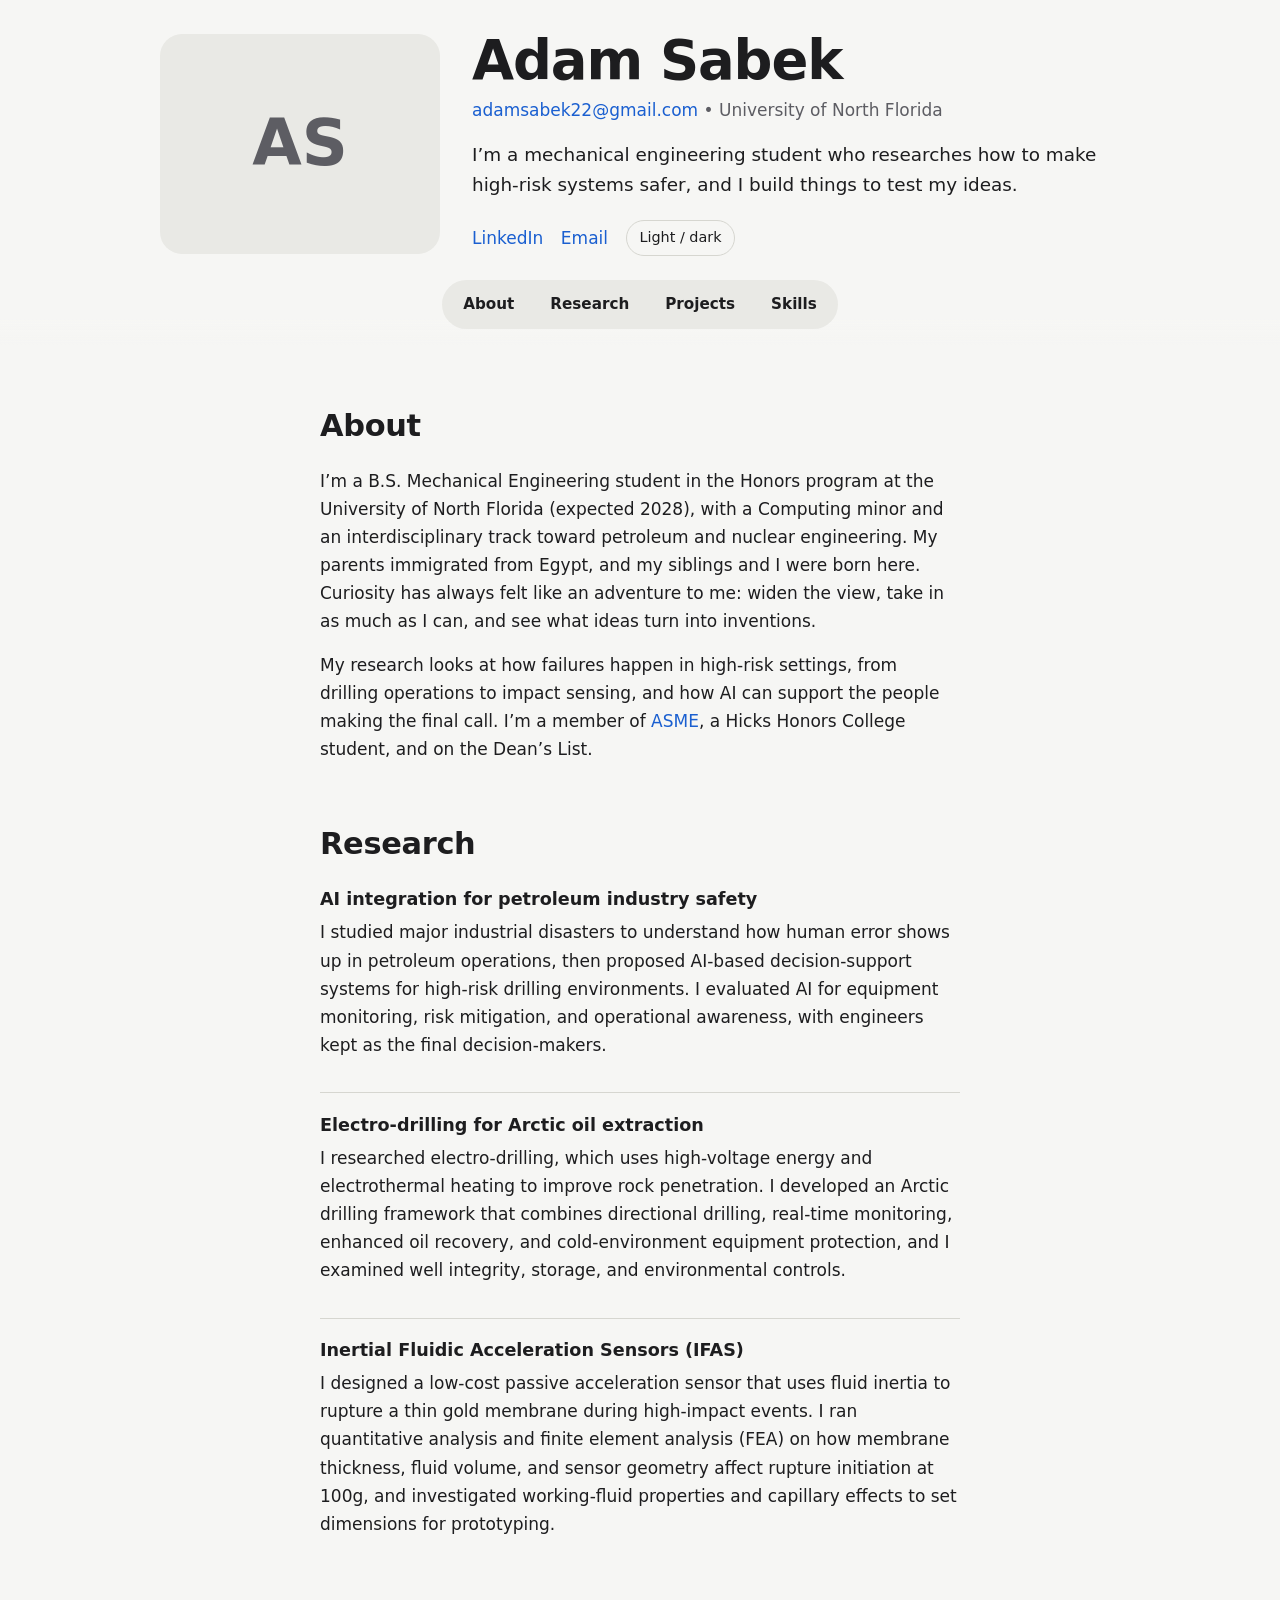
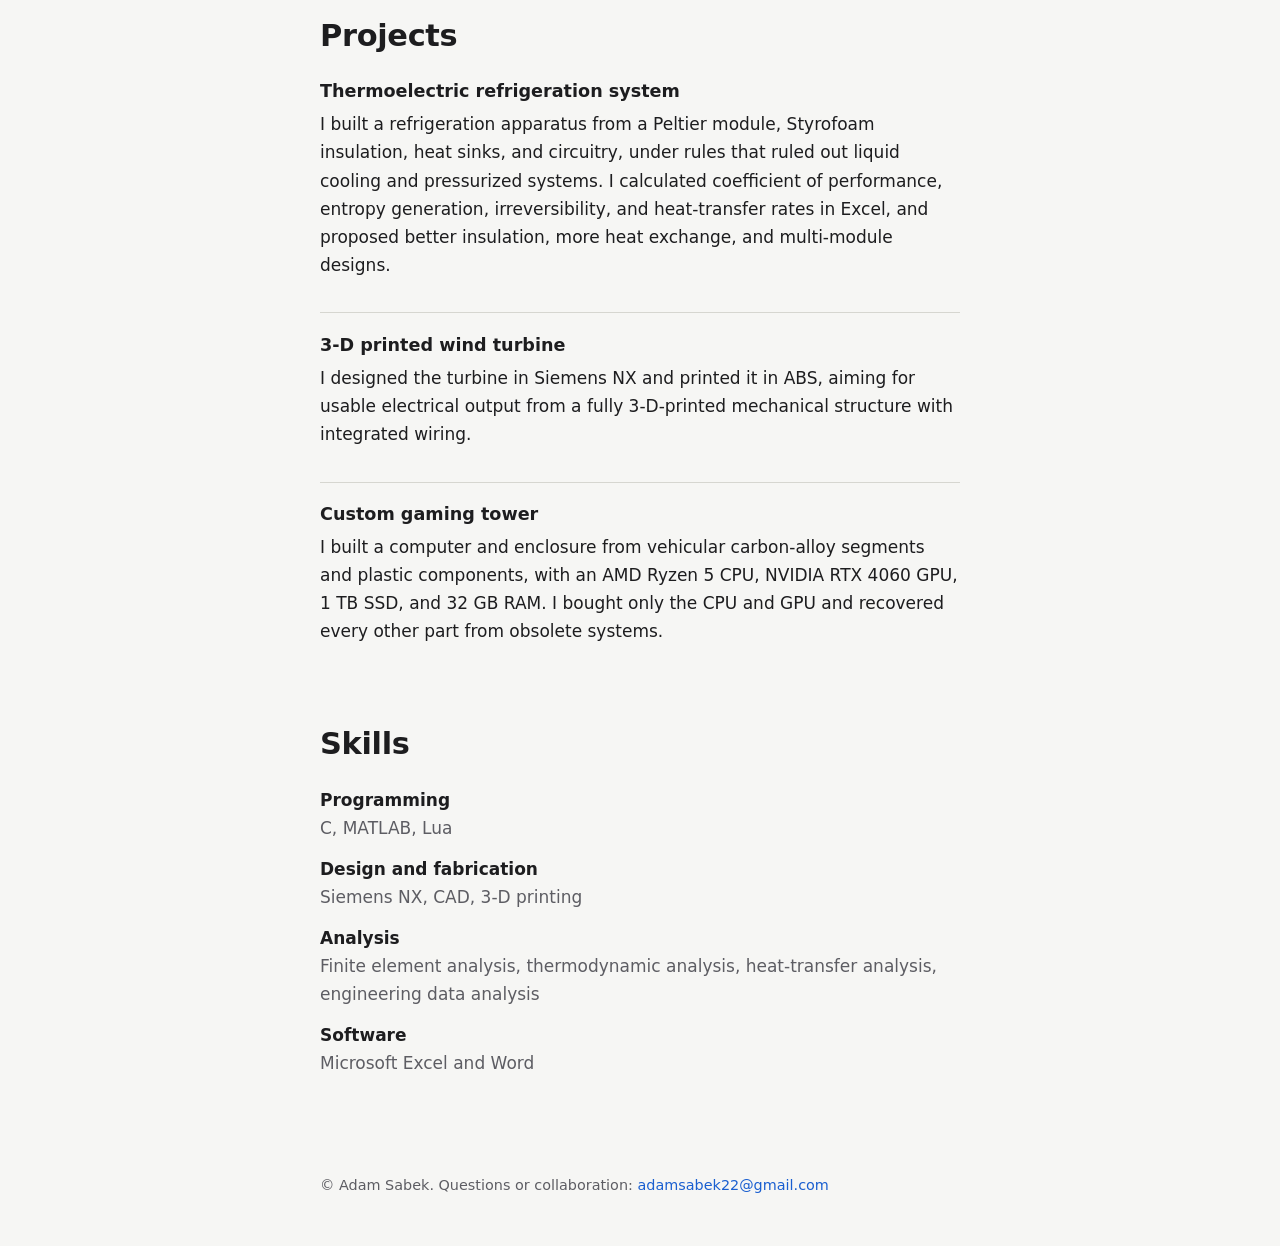
==== index.html @ 431c47cf "Add files via upload" ====
<!DOCTYPE html>
<html lang="en">
<head>
<meta charset="utf-8">
<meta name="viewport" content="width=device-width, initial-scale=1">
<title>Adam Sabek</title>
<meta name="description" content="Mechanical engineering student at the University of North Florida researching safer systems, from fluid-inertia sensors to AI decision support.">
<style>
:root {
  --bg: #f6f6f4;
  --surface: #e9e9e5;
  --text: #1d1d1f;
  --muted: #5d5d63;
  --link: #1a5fd0;
  --line: #d6d6d0;
}
@media (prefers-color-scheme: dark) {
  :root:not([data-theme="light"]) {
    --bg: #1c1c1e; --surface: #2b2b2e; --text: #ececee; --muted: #a2a2a8; --link: #5b9bff; --line: #3a3a3e;
  }
}
:root[data-theme="dark"] {
  --bg: #1c1c1e; --surface: #2b2b2e; --text: #ececee; --muted: #a2a2a8; --link: #5b9bff; --line: #3a3a3e;
}
* { box-sizing: border-box; }
html { scroll-behavior: smooth; scroll-padding-top: 5rem; }
@media (prefers-reduced-motion: reduce) { html { scroll-behavior: auto; } }
body {
  margin: 0; background: var(--bg); color: var(--text);
  font: 17px/1.65 system-ui, -apple-system, "Segoe UI", Roboto, Helvetica, Arial, sans-serif;
}
a { color: var(--link); text-decoration: none; }
a:hover { text-decoration: underline; }
a:focus-visible, button:focus-visible { outline: 2px solid var(--link); outline-offset: 3px; border-radius: 6px; }

header {
  max-width: 1000px; margin: 0 auto; padding: 2rem 1.25rem 0;
  display: flex; gap: 2rem; align-items: center; flex-wrap: wrap;
}
.photo {
  width: 280px; height: 220px; border-radius: 22px; overflow: hidden; flex: none;
  background: var(--surface); display: grid; place-items: center;
  font-size: 4rem; font-weight: 700; color: var(--muted);
}
.photo img { width: 100%; height: 100%; object-fit: cover; display: block; }
.intro { flex: 1; min-width: 260px; }
h1 { margin: 0 0 .4rem; font-size: clamp(2.2rem, 6vw, 3.4rem); line-height: 1.05; letter-spacing: -0.02em; }
.meta { margin: 0 0 1rem; color: var(--muted); }
.tagline { margin: 0 0 1.25rem; font-size: 1.15rem; }
.links { display: flex; gap: 1.1rem; align-items: center; flex-wrap: wrap; }
.theme {
  background: none; border: 1px solid var(--line); color: var(--text);
  border-radius: 999px; padding: .3rem .8rem; font: inherit; font-size: .9rem; cursor: pointer;
}

nav {
  position: sticky; top: 0; z-index: 5; display: flex; justify-content: center; padding: 1.5rem 1rem 1rem;
  background: linear-gradient(var(--bg) 70%, transparent);
}
nav ul {
  display: flex; gap: .25rem; list-style: none; margin: 0; padding: .3rem;
  background: var(--surface); border-radius: 999px; overflow-x: auto; max-width: 100%;
}
nav a { display: block; padding: .45rem 1rem; border-radius: 999px; color: var(--text); font-weight: 600; font-size: .95rem; white-space: nowrap; }
nav a:hover { background: var(--bg); text-decoration: none; }

main { max-width: 680px; margin: 0 auto; padding: 1rem 1.25rem 5rem; }
section { padding-top: 2.5rem; }
h2 { font-size: 1.9rem; margin: 0 0 1rem; letter-spacing: -0.01em; }
h3 { font-size: 1.1rem; margin: 0 0 .25rem; }
p { margin: 0 0 1rem; }
.item { padding: 1.1rem 0; border-top: 1px solid var(--line); }
.item:first-of-type { border-top: 0; padding-top: 0; }
.item ul { margin: .5rem 0 0; padding-left: 1.2rem; }
.item li { margin-bottom: .4rem; }
.skills dt { font-weight: 600; margin-top: .8rem; }
.skills dd { margin: 0; color: var(--muted); }
footer { max-width: 680px; margin: 0 auto; padding: 0 1.25rem 3rem; color: var(--muted); font-size: .9rem; }
@media (max-width: 640px) { .photo { width: 100%; height: 240px; } }
</style>
</head>
<body>

<header>
  <div class="photo" id="photo">
    <!-- Put your photo in the same folder as this file and name it photo.jpg -->
    <img src="photo.jpg" alt="Adam Sabek" onerror="this.remove(); document.getElementById('photo').textContent='AS';">
  </div>
  <div class="intro">
    <h1>Adam Sabek</h1>
    <p class="meta"><a href="mailto:adamsabek22@gmail.com">adamsabek22@gmail.com</a> &bull; University of North Florida</p>
    <p class="tagline">I’m a mechanical engineering student who researches how to make high-risk systems safer, and I build things to test my ideas.</p>
    <div class="links">
      <a href="https://www.linkedin.com/in/adamsabek/">LinkedIn</a>
      <!-- When your GitHub account is live, add: <a href="https://github.com/YOUR-USERNAME">GitHub</a> -->
      <a href="mailto:adamsabek22@gmail.com">Email</a>
      <button class="theme" id="theme" type="button" aria-label="Switch between light and dark mode">Light / dark</button>
    </div>
  </div>
</header>

<nav aria-label="Sections">
  <ul>
    <li><a href="#about">About</a></li>
    <li><a href="#research">Research</a></li>
    <li><a href="#projects">Projects</a></li>
    <li><a href="#skills">Skills</a></li>
  </ul>
</nav>

<main>
  <section id="about">
    <h2>About</h2>
    <p>I’m a B.S. Mechanical Engineering student in the Honors program at the University of North Florida (expected 2028), with a Computing minor and an interdisciplinary track toward petroleum and nuclear engineering. My parents immigrated from Egypt, and my siblings and I were born here. Curiosity has always felt like an adventure to me: widen the view, take in as much as I can, and see what ideas turn into inventions.</p>
    <p>My research looks at how failures happen in high-risk settings, from drilling operations to impact sensing, and how AI can support the people making the final call. I’m a member of <a href="https://www.asme.org/">ASME</a>, a Hicks Honors College student, and on the Dean’s List.</p>
  </section>

  <section id="research">
    <h2>Research</h2>

    <div class="item">
      <h3>AI integration for petroleum industry safety</h3>
      <p>I studied major industrial disasters to understand how human error shows up in petroleum operations, then proposed AI-based decision-support systems for high-risk drilling environments. I evaluated AI for equipment monitoring, risk mitigation, and operational awareness, with engineers kept as the final decision-makers.</p>
    </div>

    <div class="item">
      <h3>Electro-drilling for Arctic oil extraction</h3>
      <p>I researched electro-drilling, which uses high-voltage energy and electrothermal heating to improve rock penetration. I developed an Arctic drilling framework that combines directional drilling, real-time monitoring, enhanced oil recovery, and cold-environment equipment protection, and I examined well integrity, storage, and environmental controls.</p>
    </div>

    <div class="item">
      <h3>Inertial Fluidic Acceleration Sensors (IFAS)</h3>
      <p>I designed a low-cost passive acceleration sensor that uses fluid inertia to rupture a thin gold membrane during high-impact events. I ran quantitative analysis and finite element analysis (FEA) on how membrane thickness, fluid volume, and sensor geometry affect rupture initiation at 100g, and investigated working-fluid properties and capillary effects to set dimensions for prototyping.</p>
    </div>
  </section>

  <section id="projects">
    <h2>Projects</h2>

    <div class="item">
      <h3>Thermoelectric refrigeration system</h3>
      <p>I built a refrigeration apparatus from a Peltier module, Styrofoam insulation, heat sinks, and circuitry, under rules that ruled out liquid cooling and pressurized systems. I calculated coefficient of performance, entropy generation, irreversibility, and heat-transfer rates in Excel, and proposed better insulation, more heat exchange, and multi-module designs.</p>
    </div>

    <div class="item">
      <h3>3-D printed wind turbine</h3>
      <p>I designed the turbine in Siemens NX and printed it in ABS, aiming for usable electrical output from a fully 3-D-printed mechanical structure with integrated wiring.</p>
    </div>

    <div class="item">
      <h3>Custom gaming tower</h3>
      <p>I built a computer and enclosure from vehicular carbon-alloy segments and plastic components, with an AMD Ryzen 5 CPU, NVIDIA RTX 4060 GPU, 1 TB SSD, and 32 GB RAM. I bought only the CPU and GPU and recovered every other part from obsolete systems.</p>
    </div>
  </section>

  <section id="skills">
    <h2>Skills</h2>
    <dl class="skills">
      <dt>Programming</dt><dd>C, MATLAB, Lua</dd>
      <dt>Design and fabrication</dt><dd>Siemens NX, CAD, 3-D printing</dd>
      <dt>Analysis</dt><dd>Finite element analysis, thermodynamic analysis, heat-transfer analysis, engineering data analysis</dd>
      <dt>Software</dt><dd>Microsoft Excel and Word</dd>
    </dl>
  </section>
</main>

<footer>
  &copy; Adam Sabek. Questions or collaboration: <a href="mailto:adamsabek22@gmail.com">adamsabek22@gmail.com</a>
</footer>

<script>
(function () {
  var root = document.documentElement;
  try {
    var saved = localStorage.getItem("theme");
    if (saved) root.setAttribute("data-theme", saved);
  } catch (e) {}
  document.getElementById("theme").addEventListener("click", function () {
    var dark = root.getAttribute("data-theme") === "dark" ||
      (!root.getAttribute("data-theme") && window.matchMedia("(prefers-color-scheme: dark)").matches);
    var next = dark ? "light" : "dark";
    root.setAttribute("data-theme", next);
    try { localStorage.setItem("theme", next); } catch (e) {}
  });
})();
</script>
</body>
</html>
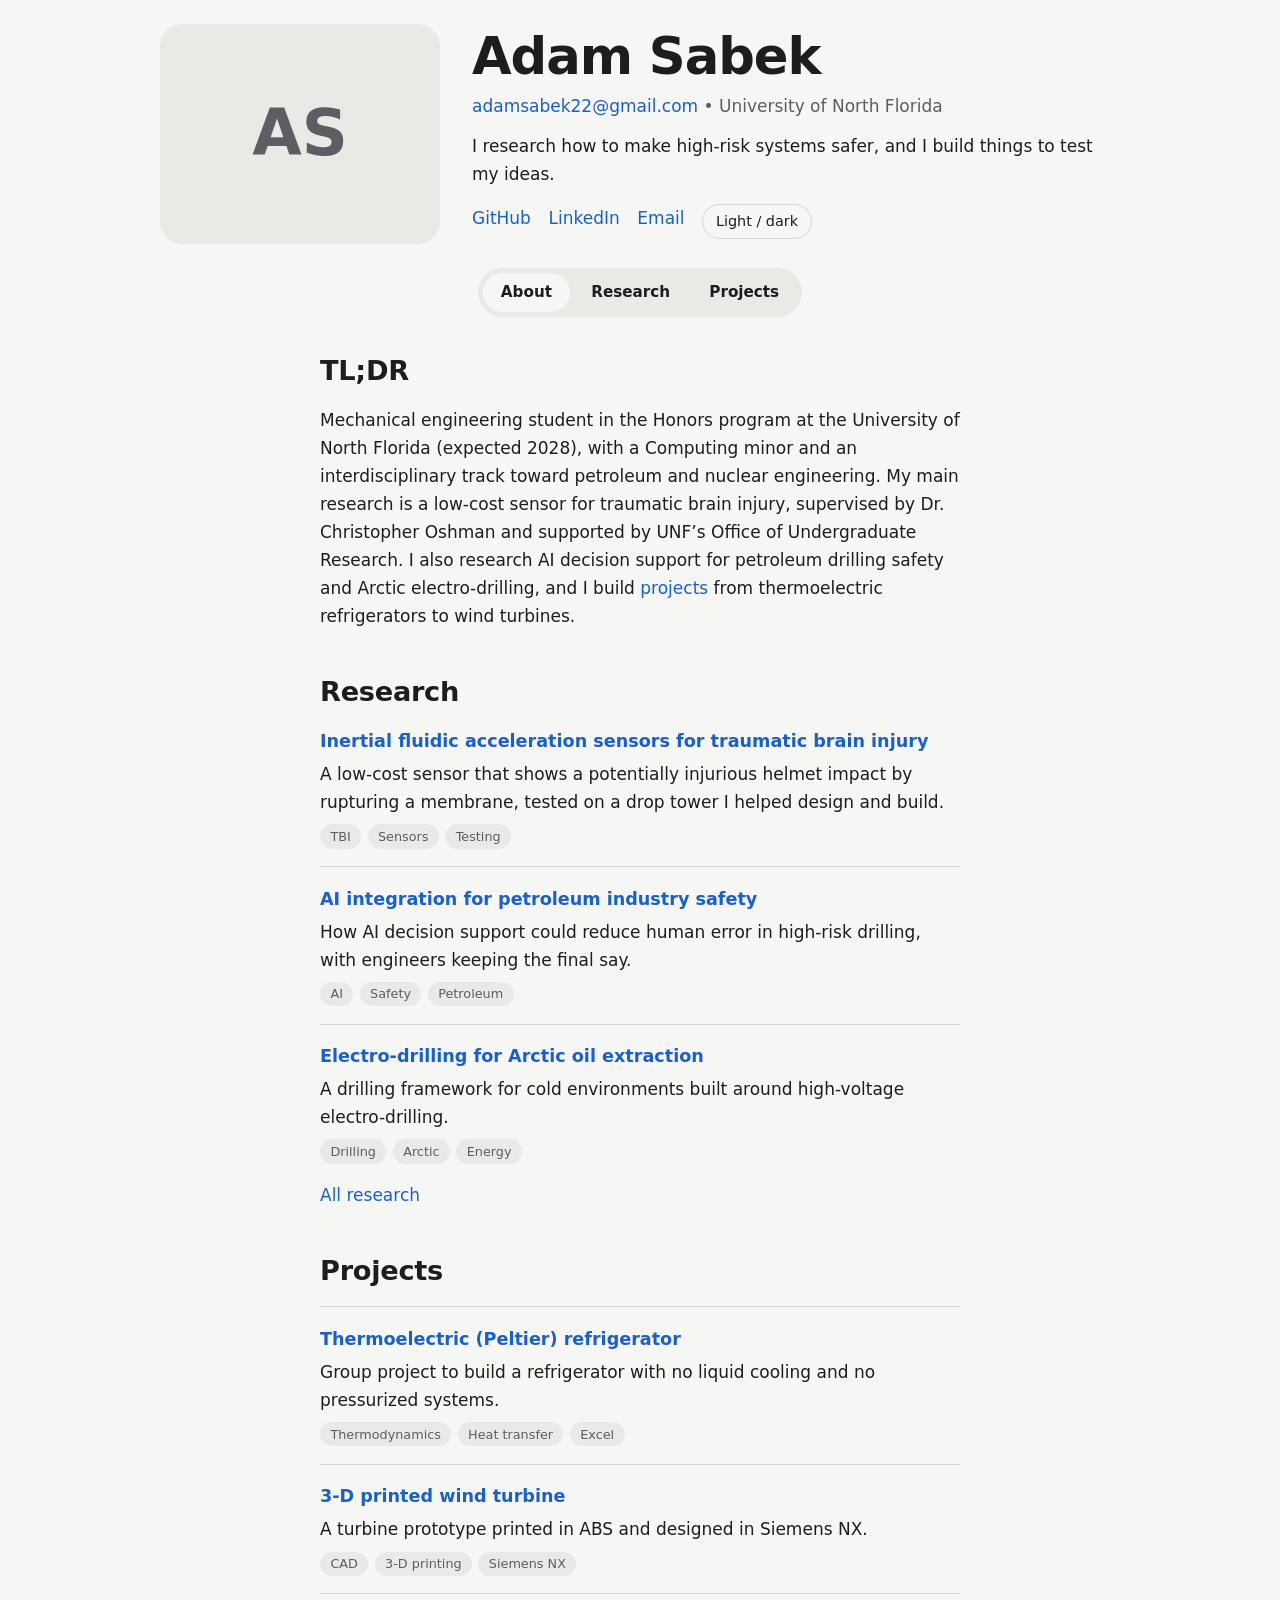
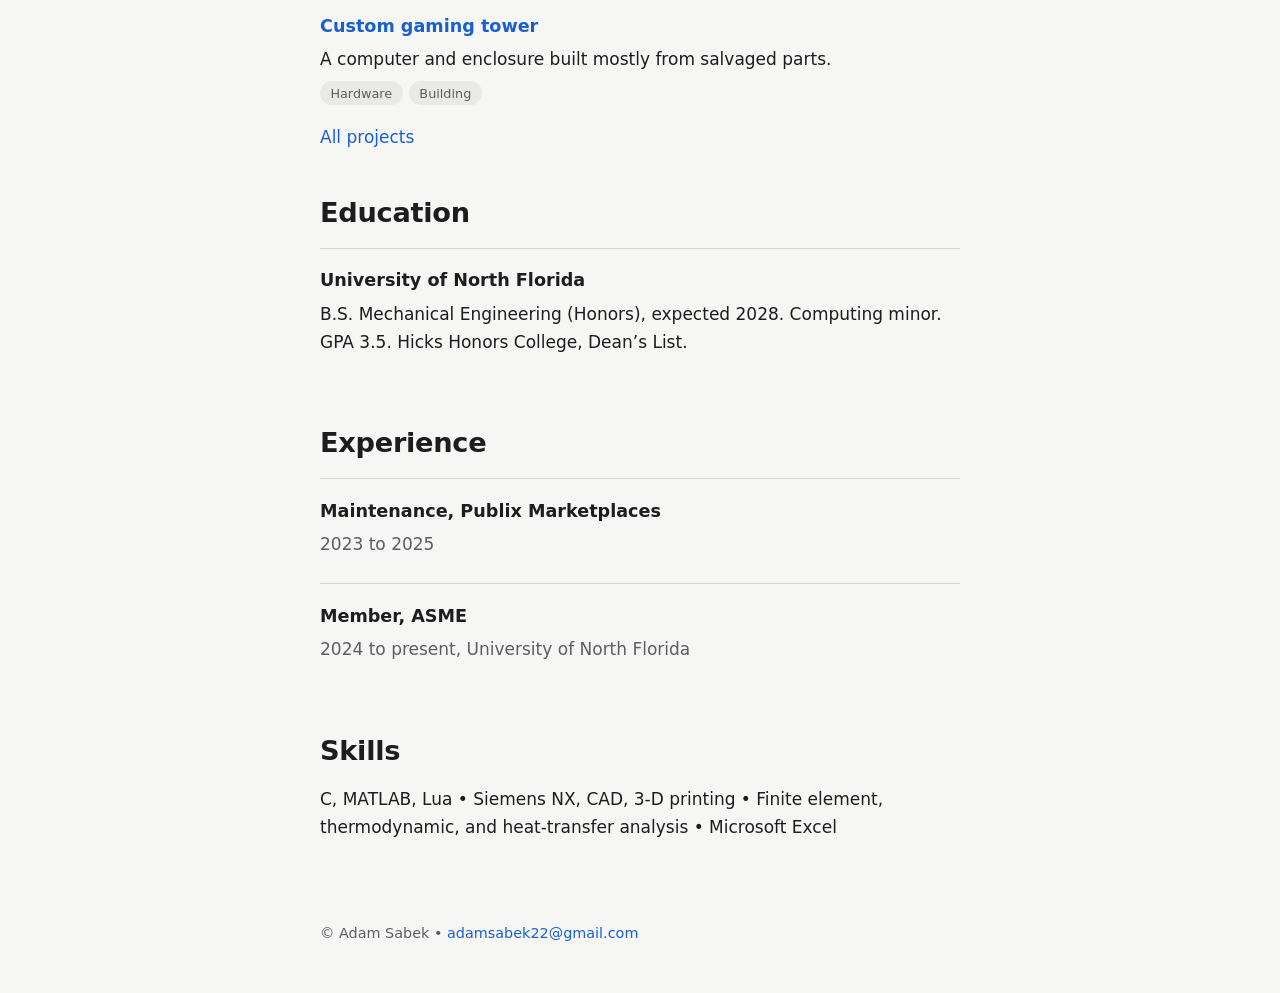
==== commit e12b7fa3: "Add files via upload" ====
--- a/index.html
+++ b/index.html
@@ -1,188 +1,16 @@
 <!DOCTYPE html>
-<html lang="en">
-<head>
-<meta charset="utf-8">
-<meta name="viewport" content="width=device-width, initial-scale=1">
-<title>Adam Sabek</title>
-<meta name="description" content="Mechanical engineering student at the University of North Florida researching safer systems, from fluid-inertia sensors to AI decision support.">
-<style>
-:root {
-  --bg: #f6f6f4;
-  --surface: #e9e9e5;
-  --text: #1d1d1f;
-  --muted: #5d5d63;
-  --link: #1a5fd0;
-  --line: #d6d6d0;
-}
-@media (prefers-color-scheme: dark) {
-  :root:not([data-theme="light"]) {
-    --bg: #1c1c1e; --surface: #2b2b2e; --text: #ececee; --muted: #a2a2a8; --link: #5b9bff; --line: #3a3a3e;
-  }
-}
-:root[data-theme="dark"] {
-  --bg: #1c1c1e; --surface: #2b2b2e; --text: #ececee; --muted: #a2a2a8; --link: #5b9bff; --line: #3a3a3e;
-}
-* { box-sizing: border-box; }
-html { scroll-behavior: smooth; scroll-padding-top: 5rem; }
-@media (prefers-reduced-motion: reduce) { html { scroll-behavior: auto; } }
-body {
-  margin: 0; background: var(--bg); color: var(--text);
-  font: 17px/1.65 system-ui, -apple-system, "Segoe UI", Roboto, Helvetica, Arial, sans-serif;
-}
-a { color: var(--link); text-decoration: none; }
-a:hover { text-decoration: underline; }
-a:focus-visible, button:focus-visible { outline: 2px solid var(--link); outline-offset: 3px; border-radius: 6px; }
-
-header {
-  max-width: 1000px; margin: 0 auto; padding: 2rem 1.25rem 0;
-  display: flex; gap: 2rem; align-items: center; flex-wrap: wrap;
-}
-.photo {
-  width: 280px; height: 220px; border-radius: 22px; overflow: hidden; flex: none;
-  background: var(--surface); display: grid; place-items: center;
-  font-size: 4rem; font-weight: 700; color: var(--muted);
-}
-.photo img { width: 100%; height: 100%; object-fit: cover; display: block; }
-.intro { flex: 1; min-width: 260px; }
-h1 { margin: 0 0 .4rem; font-size: clamp(2.2rem, 6vw, 3.4rem); line-height: 1.05; letter-spacing: -0.02em; }
-.meta { margin: 0 0 1rem; color: var(--muted); }
-.tagline { margin: 0 0 1.25rem; font-size: 1.15rem; }
-.links { display: flex; gap: 1.1rem; align-items: center; flex-wrap: wrap; }
-.theme {
-  background: none; border: 1px solid var(--line); color: var(--text);
-  border-radius: 999px; padding: .3rem .8rem; font: inherit; font-size: .9rem; cursor: pointer;
-}
-
-nav {
-  position: sticky; top: 0; z-index: 5; display: flex; justify-content: center; padding: 1.5rem 1rem 1rem;
-  background: linear-gradient(var(--bg) 70%, transparent);
-}
-nav ul {
-  display: flex; gap: .25rem; list-style: none; margin: 0; padding: .3rem;
-  background: var(--surface); border-radius: 999px; overflow-x: auto; max-width: 100%;
-}
-nav a { display: block; padding: .45rem 1rem; border-radius: 999px; color: var(--text); font-weight: 600; font-size: .95rem; white-space: nowrap; }
-nav a:hover { background: var(--bg); text-decoration: none; }
-
-main { max-width: 680px; margin: 0 auto; padding: 1rem 1.25rem 5rem; }
-section { padding-top: 2.5rem; }
-h2 { font-size: 1.9rem; margin: 0 0 1rem; letter-spacing: -0.01em; }
-h3 { font-size: 1.1rem; margin: 0 0 .25rem; }
-p { margin: 0 0 1rem; }
-.item { padding: 1.1rem 0; border-top: 1px solid var(--line); }
-.item:first-of-type { border-top: 0; padding-top: 0; }
-.item ul { margin: .5rem 0 0; padding-left: 1.2rem; }
-.item li { margin-bottom: .4rem; }
-.skills dt { font-weight: 600; margin-top: .8rem; }
-.skills dd { margin: 0; color: var(--muted); }
-footer { max-width: 680px; margin: 0 auto; padding: 0 1.25rem 3rem; color: var(--muted); font-size: .9rem; }
-@media (max-width: 640px) { .photo { width: 100%; height: 240px; } }
-</style>
-</head>
-<body>
-
-<header>
-  <div class="photo" id="photo">
-    <!-- Put your photo in the same folder as this file and name it photo.jpg -->
-    <img src="photo.jpg" alt="Adam Sabek" onerror="this.remove(); document.getElementById('photo').textContent='AS';">
-  </div>
-  <div class="intro">
-    <h1>Adam Sabek</h1>
-    <p class="meta"><a href="mailto:adamsabek22@gmail.com">adamsabek22@gmail.com</a> &bull; University of North Florida</p>
-    <p class="tagline">I’m a mechanical engineering student who researches how to make high-risk systems safer, and I build things to test my ideas.</p>
-    <div class="links">
-      <a href="https://www.linkedin.com/in/adamsabek/">LinkedIn</a>
-      <!-- When your GitHub account is live, add: <a href="https://github.com/YOUR-USERNAME">GitHub</a> -->
-      <a href="mailto:adamsabek22@gmail.com">Email</a>
-      <button class="theme" id="theme" type="button" aria-label="Switch between light and dark mode">Light / dark</button>
-    </div>
-  </div>
-</header>
-
-<nav aria-label="Sections">
-  <ul>
-    <li><a href="#about">About</a></li>
-    <li><a href="#research">Research</a></li>
-    <li><a href="#projects">Projects</a></li>
-    <li><a href="#skills">Skills</a></li>
-  </ul>
-</nav>
-
-<main>
-  <section id="about">
-    <h2>About</h2>
-    <p>I’m a B.S. Mechanical Engineering student in the Honors program at the University of North Florida (expected 2028), with a Computing minor and an interdisciplinary track toward petroleum and nuclear engineering. My parents immigrated from Egypt, and my siblings and I were born here. Curiosity has always felt like an adventure to me: widen the view, take in as much as I can, and see what ideas turn into inventions.</p>
-    <p>My research looks at how failures happen in high-risk settings, from drilling operations to impact sensing, and how AI can support the people making the final call. I’m a member of <a href="https://www.asme.org/">ASME</a>, a Hicks Honors College student, and on the Dean’s List.</p>
-  </section>
-
-  <section id="research">
-    <h2>Research</h2>
-
-    <div class="item">
-      <h3>AI integration for petroleum industry safety</h3>
-      <p>I studied major industrial disasters to understand how human error shows up in petroleum operations, then proposed AI-based decision-support systems for high-risk drilling environments. I evaluated AI for equipment monitoring, risk mitigation, and operational awareness, with engineers kept as the final decision-makers.</p>
-    </div>
-
-    <div class="item">
-      <h3>Electro-drilling for Arctic oil extraction</h3>
-      <p>I researched electro-drilling, which uses high-voltage energy and electrothermal heating to improve rock penetration. I developed an Arctic drilling framework that combines directional drilling, real-time monitoring, enhanced oil recovery, and cold-environment equipment protection, and I examined well integrity, storage, and environmental controls.</p>
-    </div>
-
-    <div class="item">
-      <h3>Inertial Fluidic Acceleration Sensors (IFAS)</h3>
-      <p>I designed a low-cost passive acceleration sensor that uses fluid inertia to rupture a thin gold membrane during high-impact events. I ran quantitative analysis and finite element analysis (FEA) on how membrane thickness, fluid volume, and sensor geometry affect rupture initiation at 100g, and investigated working-fluid properties and capillary effects to set dimensions for prototyping.</p>
-    </div>
-  </section>
-
-  <section id="projects">
-    <h2>Projects</h2>
-
-    <div class="item">
-      <h3>Thermoelectric refrigeration system</h3>
-      <p>I built a refrigeration apparatus from a Peltier module, Styrofoam insulation, heat sinks, and circuitry, under rules that ruled out liquid cooling and pressurized systems. I calculated coefficient of performance, entropy generation, irreversibility, and heat-transfer rates in Excel, and proposed better insulation, more heat exchange, and multi-module designs.</p>
-    </div>
-
-    <div class="item">
-      <h3>3-D printed wind turbine</h3>
-      <p>I designed the turbine in Siemens NX and printed it in ABS, aiming for usable electrical output from a fully 3-D-printed mechanical structure with integrated wiring.</p>
-    </div>
-
-    <div class="item">
-      <h3>Custom gaming tower</h3>
-      <p>I built a computer and enclosure from vehicular carbon-alloy segments and plastic components, with an AMD Ryzen 5 CPU, NVIDIA RTX 4060 GPU, 1 TB SSD, and 32 GB RAM. I bought only the CPU and GPU and recovered every other part from obsolete systems.</p>
-    </div>
-  </section>
-
-  <section id="skills">
-    <h2>Skills</h2>
-    <dl class="skills">
-      <dt>Programming</dt><dd>C, MATLAB, Lua</dd>
-      <dt>Design and fabrication</dt><dd>Siemens NX, CAD, 3-D printing</dd>
-      <dt>Analysis</dt><dd>Finite element analysis, thermodynamic analysis, heat-transfer analysis, engineering data analysis</dd>
-      <dt>Software</dt><dd>Microsoft Excel and Word</dd>
-    </dl>
-  </section>
-</main>
-
-<footer>
-  &copy; Adam Sabek. Questions or collaboration: <a href="mailto:adamsabek22@gmail.com">adamsabek22@gmail.com</a>
-</footer>
-
-<script>
-(function () {
-  var root = document.documentElement;
-  try {
-    var saved = localStorage.getItem("theme");
-    if (saved) root.setAttribute("data-theme", saved);
-  } catch (e) {}
-  document.getElementById("theme").addEventListener("click", function () {
-    var dark = root.getAttribute("data-theme") === "dark" ||
-      (!root.getAttribute("data-theme") && window.matchMedia("(prefers-color-scheme: dark)").matches);
-    var next = dark ? "light" : "dark";
-    root.setAttribute("data-theme", next);
-    try { localStorage.setItem("theme", next); } catch (e) {}
-  });
-})();
-</script>
-</body>
-</html>
+<html lang="en"><head><meta charset="utf-8"><meta name="viewport" content="width=device-width, initial-scale=1"><title>Adam Sabek</title><meta name="description" content="Mechanical engineering student researching safer high-risk systems."><link rel="stylesheet" href="style.css"></head><body><header><div class="photo" id="photo"><img src="photo.jpg" alt="Adam Sabek" onerror="this.remove();document.getElementById('photo').textContent='AS'"></div>
+<div class="intro"><h1>Adam Sabek</h1><p class="meta"><a href="mailto:adamsabek22@gmail.com">adamsabek22@gmail.com</a> &bull; University of North Florida</p>
+<p>I research how to make high-risk systems safer, and I build things to test my ideas.</p>
+<div class="links"><a href="https://github.com/adamqx">GitHub</a><a href="https://www.linkedin.com/in/adamsabek/">LinkedIn</a><a href="mailto:adamsabek22@gmail.com">Email</a><button class="theme" type="button" aria-label="Switch between light and dark mode">Light / dark</button></div></div></header>
+<nav aria-label="Sections"><ul><li><a href="index.html" aria-current=page>About</a></li><li><a href="research.html">Research</a></li><li><a href="projects.html">Projects</a></li></ul></nav>
+<main><h2>TL;DR</h2>
+<p>Mechanical engineering student in the Honors program at the University of North Florida (expected 2028), with a Computing minor and an interdisciplinary track toward petroleum and nuclear engineering. My main research is a low-cost sensor for traumatic brain injury, supervised by Dr. Christopher Oshman and supported by UNF&rsquo;s Office of Undergraduate Research. I also research AI decision support for petroleum drilling safety and Arctic electro-drilling, and I build <a href="projects.html">projects</a> from thermoelectric refrigerators to wind turbines.</p>
+<h2>Research</h2><div class="item"><h3><a href="ifas-sensor.html">Inertial fluidic acceleration sensors for traumatic brain injury</a></h3><p>A low-cost sensor that shows a potentially injurious helmet impact by rupturing a membrane, tested on a drop tower I helped design and build.</p><div class="tags"><span>TBI</span><span>Sensors</span><span>Testing</span></div></div><div class="item"><h3><a href="petroleum-ai-safety.html">AI integration for petroleum industry safety</a></h3><p>How AI decision support could reduce human error in high-risk drilling, with engineers keeping the final say.</p><div class="tags"><span>AI</span><span>Safety</span><span>Petroleum</span></div></div><div class="item"><h3><a href="arctic-drilling.html">Electro-drilling for Arctic oil extraction</a></h3><p>A drilling framework for cold environments built around high-voltage electro-drilling.</p><div class="tags"><span>Drilling</span><span>Arctic</span><span>Energy</span></div></div><p><a href="research.html">All research</a></p>
+<h2>Projects</h2><div class="item"><h3><a href="peltier.html">Thermoelectric (Peltier) refrigerator</a></h3><p>Group project to build a refrigerator with no liquid cooling and no pressurized systems.</p><div class="tags"><span>Thermodynamics</span><span>Heat transfer</span><span>Excel</span></div></div><div class="item"><h3><a href="wind-turbine.html">3-D printed wind turbine</a></h3><p>A turbine prototype printed in ABS and designed in Siemens NX.</p><div class="tags"><span>CAD</span><span>3-D printing</span><span>Siemens NX</span></div></div><div class="item"><h3><a href="gaming-tower.html">Custom gaming tower</a></h3><p>A computer and enclosure built mostly from salvaged parts.</p><div class="tags"><span>Hardware</span><span>Building</span></div></div><p><a href="projects.html">All projects</a></p>
+<h2>Education</h2>
+<div class="item"><h3>University of North Florida</h3><p>B.S. Mechanical Engineering (Honors), expected 2028. Computing minor. GPA 3.5. Hicks Honors College, Dean&rsquo;s List.</p></div>
+<h2>Experience</h2>
+<div class="item"><h3>Maintenance, Publix Marketplaces</h3><p class="sub">2023 to 2025</p></div>
+<div class="item"><h3>Member, ASME</h3><p class="sub">2024 to present, University of North Florida</p></div>
+<h2>Skills</h2><p>C, MATLAB, Lua &bull; Siemens NX, CAD, 3-D printing &bull; Finite element, thermodynamic, and heat-transfer analysis &bull; Microsoft Excel</p></main><footer>&copy; Adam Sabek &bull; <a href="mailto:adamsabek22@gmail.com">adamsabek22@gmail.com</a></footer><script src="site.js"></script></body></html>
--- a/style.css
+++ b/style.css
@@ -0,0 +1,40 @@
+
+:root{--bg:#f6f6f4;--surface:#e9e9e5;--text:#1d1d1f;--muted:#5d5d63;--link:#1a5fd0;--line:#d6d6d0}
+@media(prefers-color-scheme:dark){:root:not([data-theme=light]){--bg:#1c1c1e;--surface:#2b2b2e;--text:#ececee;--muted:#a2a2a8;--link:#5b9bff;--line:#3a3a3e}}
+:root[data-theme=dark]{--bg:#1c1c1e;--surface:#2b2b2e;--text:#ececee;--muted:#a2a2a8;--link:#5b9bff;--line:#3a3a3e}
+*{box-sizing:border-box}html{scroll-behavior:smooth}
+body{margin:0;background:var(--bg);color:var(--text);font:17px/1.65 system-ui,-apple-system,"Segoe UI",Roboto,Helvetica,Arial,sans-serif}
+a{color:var(--link);text-decoration:none}a:hover{text-decoration:underline}
+a:focus-visible,button:focus-visible{outline:2px solid var(--link);outline-offset:3px;border-radius:6px}
+.bar{max-width:1000px;margin:0 auto;padding:1.25rem 1.25rem 0;display:flex;justify-content:space-between;align-items:center}
+.brand{font-weight:700;color:var(--text)}
+.theme{background:none;border:1px solid var(--line);color:var(--text);border-radius:999px;padding:.3rem .8rem;font:inherit;font-size:.9rem;cursor:pointer}
+header{max-width:1000px;margin:0 auto;padding:1.5rem 1.25rem 0;display:flex;gap:2rem;align-items:center;flex-wrap:wrap}
+.photo{width:280px;height:220px;border-radius:22px;overflow:hidden;flex:none;background:var(--surface);display:grid;place-items:center;font-size:4rem;font-weight:700;color:var(--muted)}
+.photo img{width:100%;height:100%;object-fit:cover;display:block}
+.intro{flex:1;min-width:260px}
+h1{margin:0 0 .5rem;font-size:clamp(2rem,6vw,3.2rem);line-height:1.08;letter-spacing:-.02em}
+.meta{color:var(--muted);margin:0 0 .75rem}.links{display:flex;gap:1.1rem;flex-wrap:wrap}
+nav{display:flex;justify-content:center;padding:1.5rem 1rem 1rem}
+nav ul{display:flex;gap:.25rem;list-style:none;margin:0;padding:.3rem;background:var(--surface);border-radius:999px}
+nav a{display:block;padding:.45rem 1.1rem;border-radius:999px;color:var(--text);font-weight:600;font-size:.95rem}
+nav a:hover{text-decoration:none;background:var(--bg)}nav a[aria-current]{background:var(--bg)}
+main{max-width:680px;margin:0 auto;padding:1rem 1.25rem 4rem}
+h2{font-size:1.7rem;margin:2.5rem 0 .75rem;letter-spacing:-.01em}h2:first-child{margin-top:0}
+h3{font-size:1.1rem;margin:0 0 .25rem}p{margin:0 0 1rem}
+.item{padding:1.1rem 0;border-top:1px solid var(--line)}.item:first-of-type{border-top:0;padding-top:0}
+.item p{margin:.25rem 0 .5rem}
+.tags{display:flex;gap:.4rem;flex-wrap:wrap;margin:.35rem 0 0}
+.tags span{background:var(--surface);color:var(--muted);font-size:.8rem;border-radius:999px;padding:.1rem .65rem}
+ul.l{padding-left:1.2rem}ul.l li{margin-bottom:.45rem}
+.crumb{margin-bottom:1rem}.sub{color:var(--muted)}
+footer{max-width:680px;margin:0 auto;padding:0 1.25rem 3rem;color:var(--muted);font-size:.9rem}
+@media(max-width:640px){.photo{width:100%;height:240px}}
+
+.photos{display:grid;grid-template-columns:repeat(auto-fit,minmax(200px,1fr));gap:1rem;align-items:end;margin:1rem 0 1.5rem}
+figure{margin:0}figcaption{color:var(--muted);font-size:.9rem;margin-top:.5rem}
+.photos img{width:100%;height:auto;border-radius:14px;display:block;background:var(--surface)}
+.photos .tall img{max-height:420px;width:auto;margin:0 auto;max-width:100%}
+.tw{overflow-x:auto}table{border-collapse:collapse;width:100%;font-size:.95rem}
+th,td{text-align:center;padding:.45rem .6rem;border-top:1px solid var(--line)}th:first-child,td:first-child{text-align:left}
+.btn{display:inline-block;background:var(--surface);border-radius:999px;padding:.35rem 1rem;font-weight:600;font-size:.95rem}
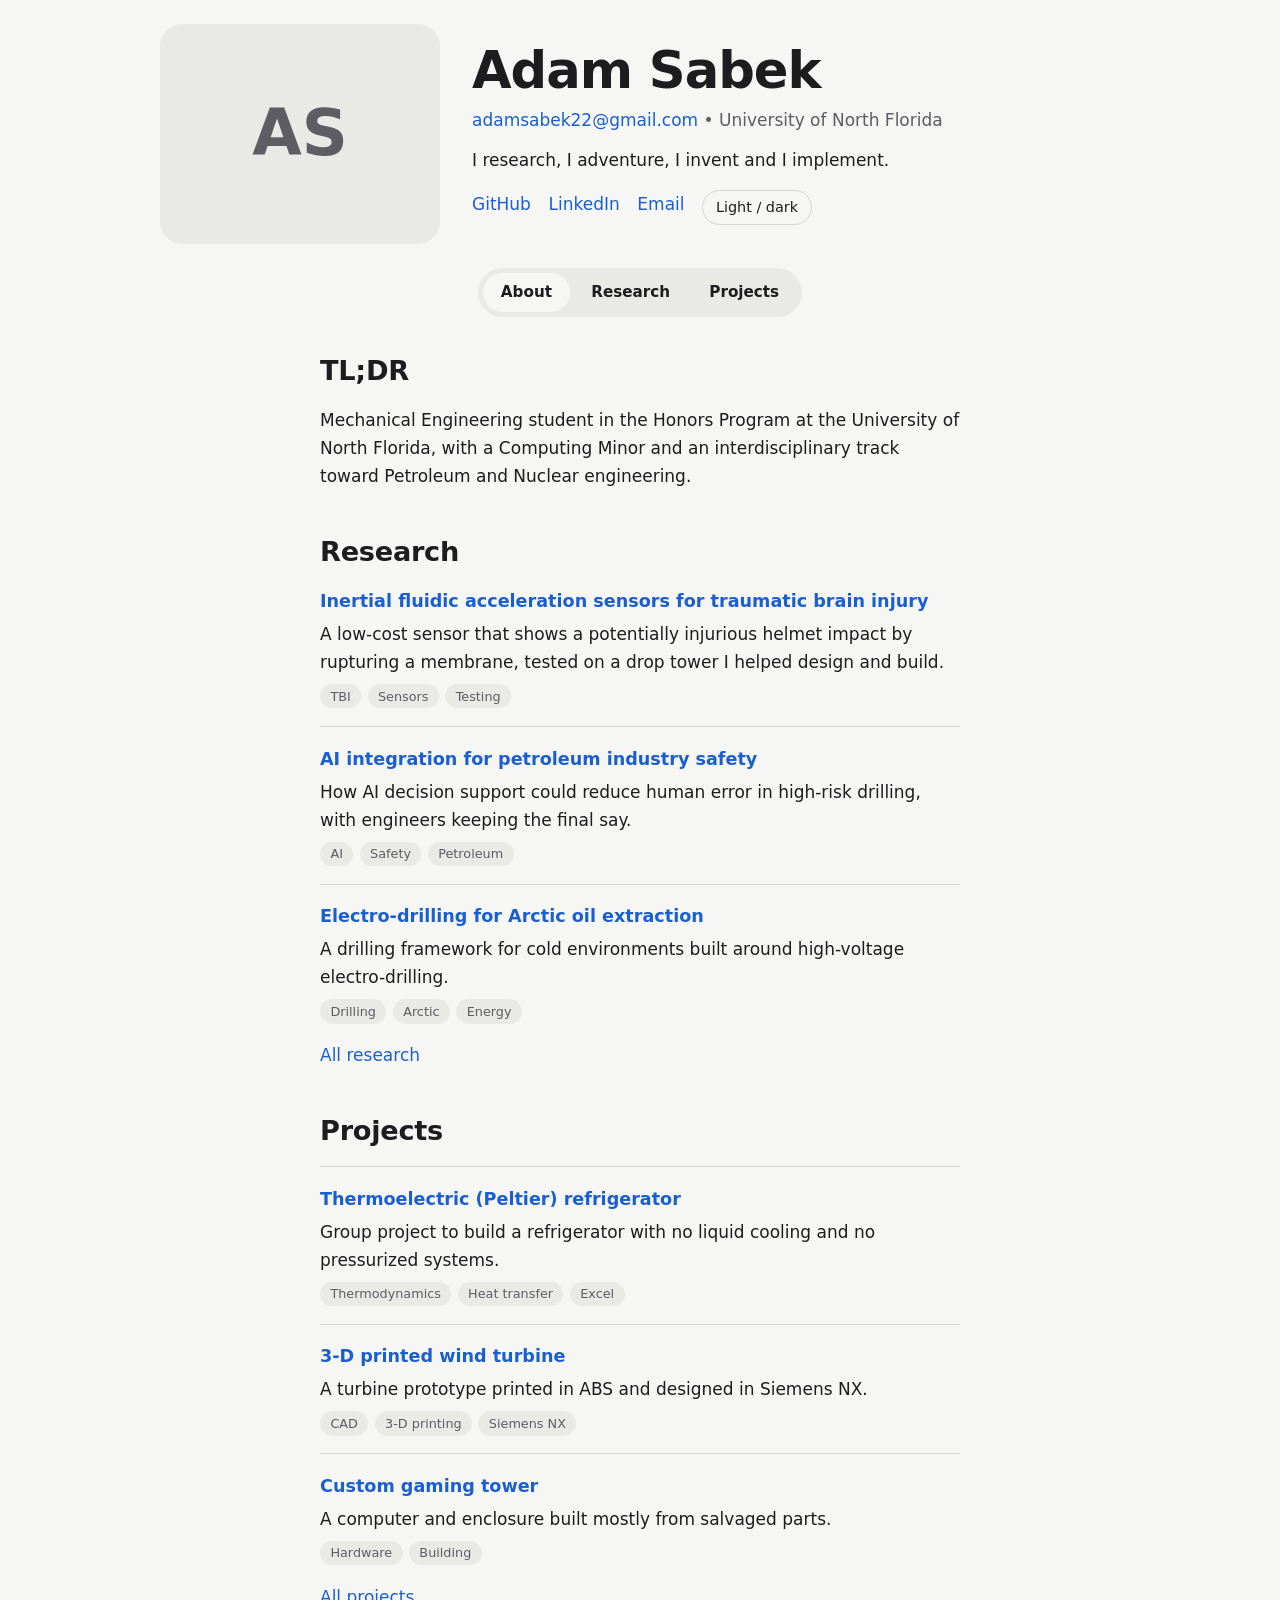
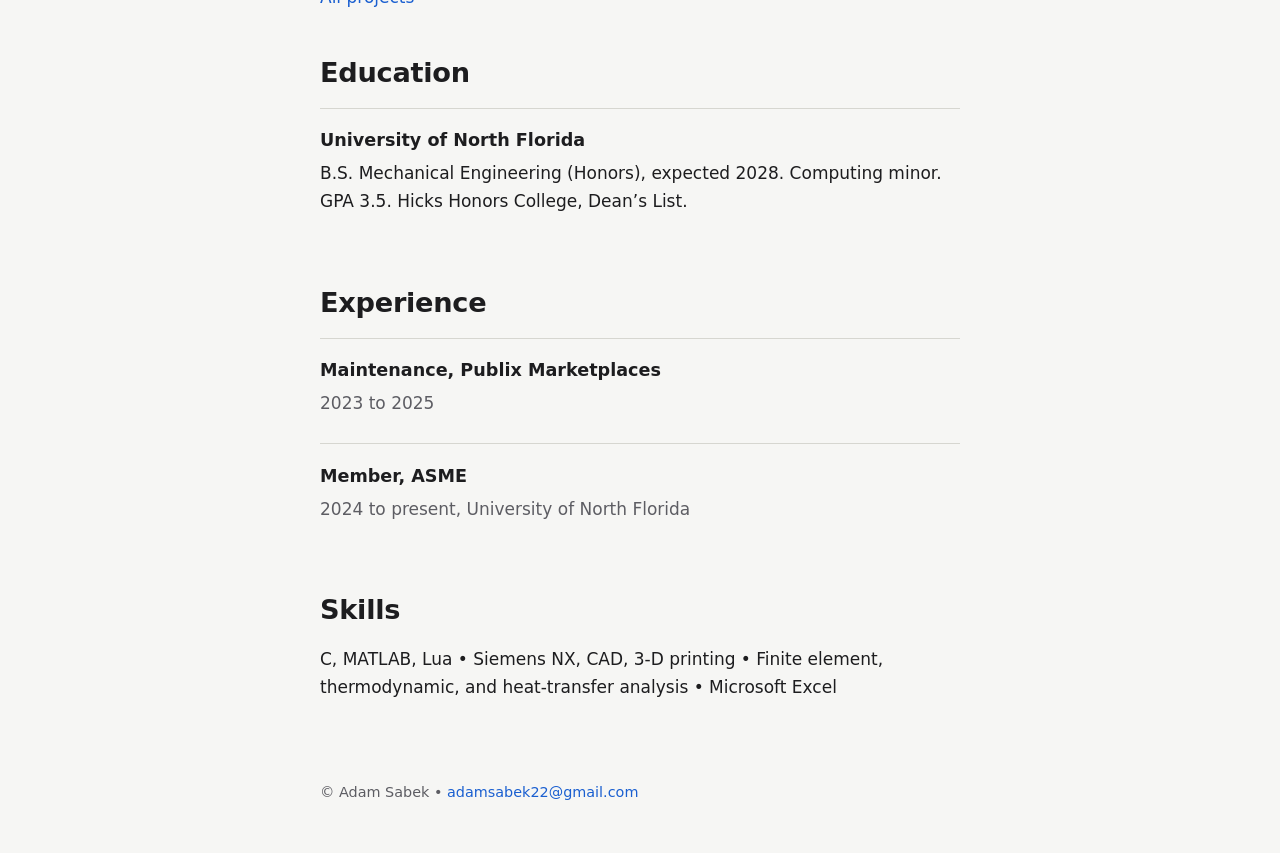
==== commit e03af0d8: "Revise introduction and research details in index.html Updated personal introduction and research de" ====
--- a/index.html
+++ b/index.html
@@ -1,11 +1,11 @@
 <!DOCTYPE html>
 <html lang="en"><head><meta charset="utf-8"><meta name="viewport" content="width=device-width, initial-scale=1"><title>Adam Sabek</title><meta name="description" content="Mechanical engineering student researching safer high-risk systems."><link rel="stylesheet" href="style.css"></head><body><header><div class="photo" id="photo"><img src="photo.jpg" alt="Adam Sabek" onerror="this.remove();document.getElementById('photo').textContent='AS'"></div>
 <div class="intro"><h1>Adam Sabek</h1><p class="meta"><a href="mailto:adamsabek22@gmail.com">adamsabek22@gmail.com</a> &bull; University of North Florida</p>
-<p>I research how to make high-risk systems safer, and I build things to test my ideas.</p>
+<p>I research, I adventure, I invent and I implement.</p>
 <div class="links"><a href="https://github.com/adamqx">GitHub</a><a href="https://www.linkedin.com/in/adamsabek/">LinkedIn</a><a href="mailto:adamsabek22@gmail.com">Email</a><button class="theme" type="button" aria-label="Switch between light and dark mode">Light / dark</button></div></div></header>
 <nav aria-label="Sections"><ul><li><a href="index.html" aria-current=page>About</a></li><li><a href="research.html">Research</a></li><li><a href="projects.html">Projects</a></li></ul></nav>
 <main><h2>TL;DR</h2>
-<p>Mechanical engineering student in the Honors program at the University of North Florida (expected 2028), with a Computing minor and an interdisciplinary track toward petroleum and nuclear engineering. My main research is a low-cost sensor for traumatic brain injury, supervised by Dr. Christopher Oshman and supported by UNF&rsquo;s Office of Undergraduate Research. I also research AI decision support for petroleum drilling safety and Arctic electro-drilling, and I build <a href="projects.html">projects</a> from thermoelectric refrigerators to wind turbines.</p>
+<p>Mechanical Engineering student in the Honors Program at the University of North Florida, with a Computing Minor and an interdisciplinary track toward Petroleum and Nuclear engineering.</p>
 <h2>Research</h2><div class="item"><h3><a href="ifas-sensor.html">Inertial fluidic acceleration sensors for traumatic brain injury</a></h3><p>A low-cost sensor that shows a potentially injurious helmet impact by rupturing a membrane, tested on a drop tower I helped design and build.</p><div class="tags"><span>TBI</span><span>Sensors</span><span>Testing</span></div></div><div class="item"><h3><a href="petroleum-ai-safety.html">AI integration for petroleum industry safety</a></h3><p>How AI decision support could reduce human error in high-risk drilling, with engineers keeping the final say.</p><div class="tags"><span>AI</span><span>Safety</span><span>Petroleum</span></div></div><div class="item"><h3><a href="arctic-drilling.html">Electro-drilling for Arctic oil extraction</a></h3><p>A drilling framework for cold environments built around high-voltage electro-drilling.</p><div class="tags"><span>Drilling</span><span>Arctic</span><span>Energy</span></div></div><p><a href="research.html">All research</a></p>
 <h2>Projects</h2><div class="item"><h3><a href="peltier.html">Thermoelectric (Peltier) refrigerator</a></h3><p>Group project to build a refrigerator with no liquid cooling and no pressurized systems.</p><div class="tags"><span>Thermodynamics</span><span>Heat transfer</span><span>Excel</span></div></div><div class="item"><h3><a href="wind-turbine.html">3-D printed wind turbine</a></h3><p>A turbine prototype printed in ABS and designed in Siemens NX.</p><div class="tags"><span>CAD</span><span>3-D printing</span><span>Siemens NX</span></div></div><div class="item"><h3><a href="gaming-tower.html">Custom gaming tower</a></h3><p>A computer and enclosure built mostly from salvaged parts.</p><div class="tags"><span>Hardware</span><span>Building</span></div></div><p><a href="projects.html">All projects</a></p>
 <h2>Education</h2>
@@ -13,4 +13,4 @@
 <h2>Experience</h2>
 <div class="item"><h3>Maintenance, Publix Marketplaces</h3><p class="sub">2023 to 2025</p></div>
 <div class="item"><h3>Member, ASME</h3><p class="sub">2024 to present, University of North Florida</p></div>
-<h2>Skills</h2><p>C, MATLAB, Lua &bull; Siemens NX, CAD, 3-D printing &bull; Finite element, thermodynamic, and heat-transfer analysis &bull; Microsoft Excel</p></main><footer>&copy; Adam Sabek &bull; <a href="mailto:adamsabek22@gmail.com">adamsabek22@gmail.com</a></footer><script src="site.js"></script></body></html>+<h2>Skills</h2><p>C, MATLAB, Lua &bull; Siemens NX, CAD, 3-D printing &bull; Finite element, thermodynamic, and heat-transfer analysis &bull; Microsoft Excel</p></main><footer>&copy; Adam Sabek &bull; <a href="mailto:adamsabek22@gmail.com">adamsabek22@gmail.com</a></footer><script src="site.js"></script></body></html>
